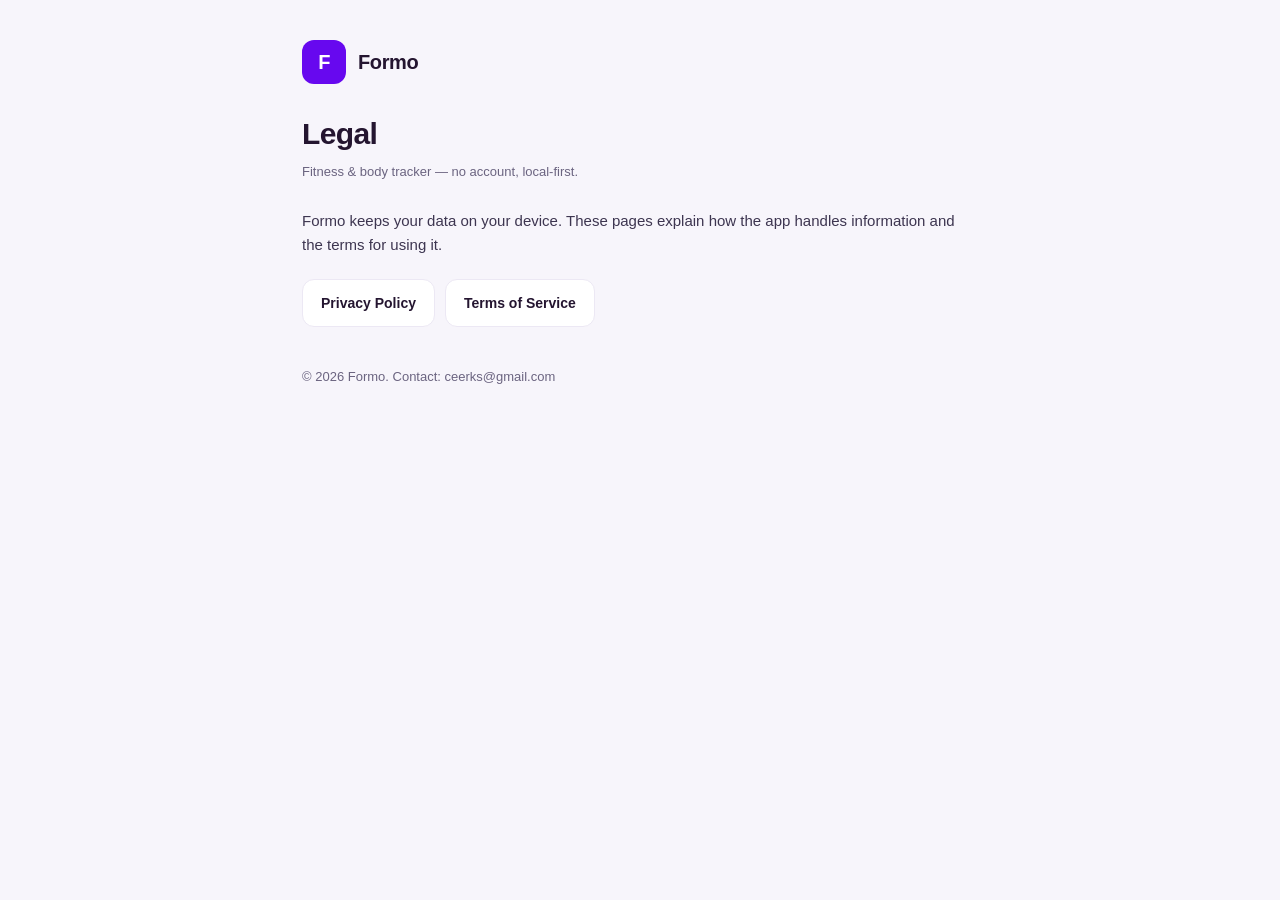
==== index.html @ 6529a268 "Add Formo legal pages (privacy + terms) for GitHub Pages Co-Authored-By: Claude Opus 4.8 <noreply@an" ====
<!doctype html>
<html lang="en">
<head>
  <meta charset="utf-8" />
  <meta name="viewport" content="width=device-width, initial-scale=1" />
  <title>Formo — Legal</title>
  <meta name="description" content="Privacy Policy and Terms of Service for the Formo fitness and body tracking app." />
  <link rel="stylesheet" href="style.css" />
</head>
<body>
  <div class="wrap">
    <header>
      <div class="logo">F</div>
      <div class="brand">Formo</div>
    </header>
    <h1>Legal</h1>
    <p class="updated">Fitness &amp; body tracker — no account, local-first.</p>
    <p>Formo keeps your data on your device. These pages explain how the app handles
       information and the terms for using it.</p>
    <div class="nav">
      <a href="privacy.html">Privacy Policy</a>
      <a href="terms.html">Terms of Service</a>
    </div>
    <footer>© <span id="y"></span> Formo. Contact: ceerks@gmail.com</footer>
  </div>
  <script>document.getElementById('y').textContent = new Date().getFullYear();</script>
</body>
</html>
---- style.css ----
:root {
  --bg: #f7f5fb;
  --card: #ffffff;
  --ink: #241530;
  --ink-muted: #6b6480;
  --accent: #6708ef;
  --border: #ece8f4;
}
* { box-sizing: border-box; }
html { -webkit-text-size-adjust: 100%; }
body {
  margin: 0;
  font-family: -apple-system, BlinkMacSystemFont, "Segoe UI", Roboto, Helvetica, Arial, sans-serif;
  background: var(--bg);
  color: var(--ink);
  line-height: 1.6;
  -webkit-font-smoothing: antialiased;
}
.wrap { max-width: 720px; margin: 0 auto; padding: 40px 22px 72px; }
header { display: flex; align-items: center; gap: 12px; margin-bottom: 8px; }
.logo {
  width: 44px; height: 44px; border-radius: 12px;
  background: var(--accent); color: #fff;
  display: flex; align-items: center; justify-content: center;
  font-weight: 800; font-size: 20px; letter-spacing: -0.5px;
}
.brand { font-weight: 800; font-size: 20px; letter-spacing: -0.4px; }
h1 { font-size: 30px; letter-spacing: -0.6px; margin: 26px 0 4px; }
.updated { color: var(--ink-muted); font-size: 13px; margin: 0 0 26px; }
.card {
  background: var(--card); border: 1px solid var(--border);
  border-radius: 18px; padding: 8px 22px; margin-bottom: 18px;
}
section { padding: 18px 0; border-top: 1px solid var(--border); }
section:first-child { border-top: none; }
h2 { font-size: 17px; margin: 0 0 6px; }
p { margin: 0; color: #3d3550; font-size: 15px; }
a { color: var(--accent); text-decoration: none; }
a:hover { text-decoration: underline; }
.nav { display: flex; gap: 10px; margin: 22px 0 0; flex-wrap: wrap; }
.nav a {
  display: inline-block; padding: 12px 18px; border-radius: 12px;
  background: var(--card); border: 1px solid var(--border);
  font-weight: 700; font-size: 14px; color: var(--ink);
}
.nav a:hover { border-color: var(--accent); text-decoration: none; }
.back { display: inline-block; margin-bottom: 18px; font-weight: 600; font-size: 14px; }
footer { margin-top: 40px; color: var(--ink-muted); font-size: 13px; }
@media (prefers-color-scheme: dark) {
  :root { --bg: #140d1c; --card: #1e1528; --ink: #f4f1f8; --ink-muted: #a49cba; --border: #2c2338; }
  p { color: #cfc7de; }
  .nav a { color: var(--ink); }
}
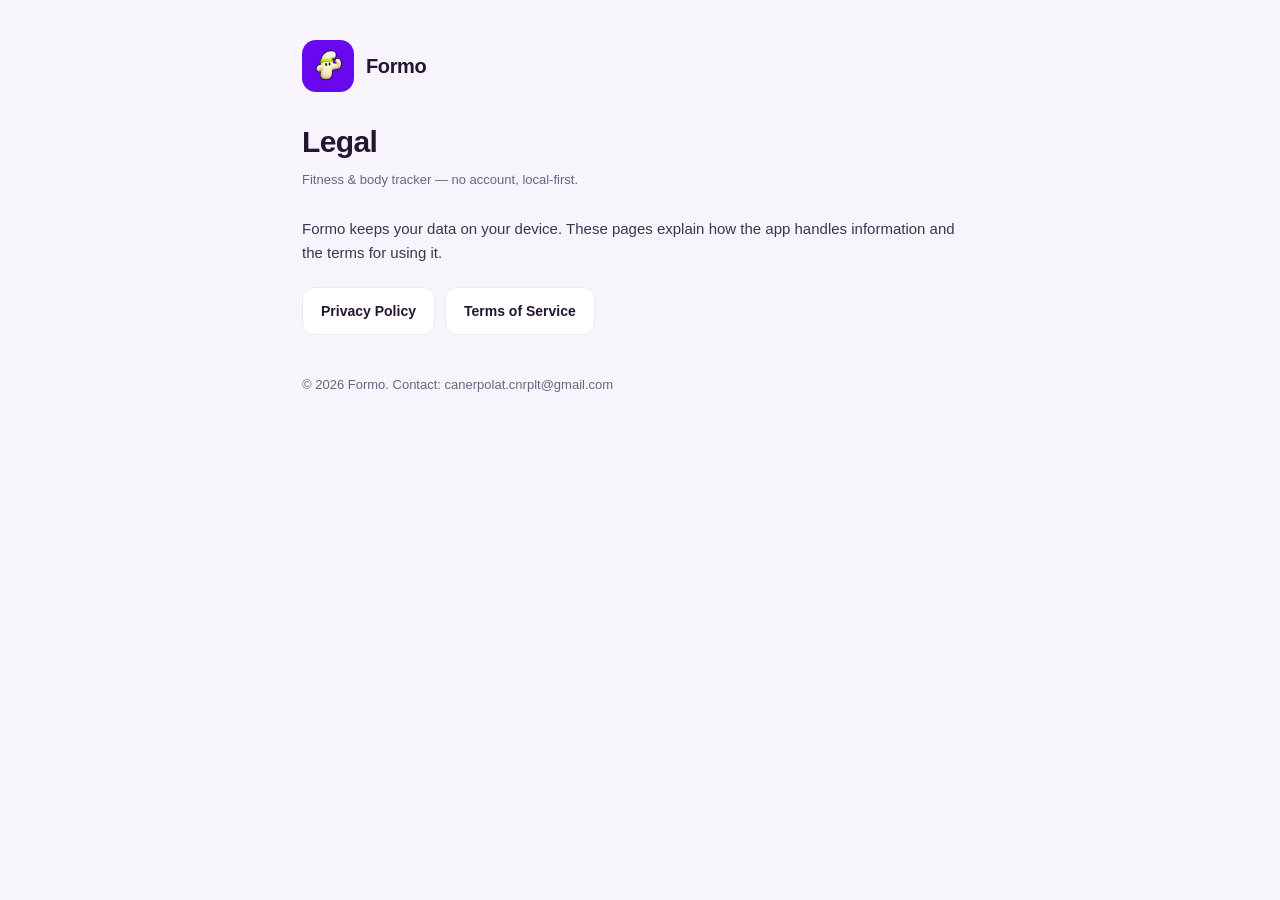
==== commit b5981d12: "Expand legal pages, use mascot logo, update contact email Co-Authored-By: Claude Opus 4.8 <noreply@a" ====
--- a/index.html
+++ b/index.html
@@ -5,12 +5,13 @@
   <meta name="viewport" content="width=device-width, initial-scale=1" />
   <title>Formo — Legal</title>
   <meta name="description" content="Privacy Policy and Terms of Service for the Formo fitness and body tracking app." />
+  <link rel="icon" type="image/png" href="formo-mascot.png" />
   <link rel="stylesheet" href="style.css" />
 </head>
 <body>
   <div class="wrap">
     <header>
-      <div class="logo">F</div>
+      <div class="logo"><img src="formo-mascot.png" alt="Formo" /></div>
       <div class="brand">Formo</div>
     </header>
     <h1>Legal</h1>
@@ -21,7 +22,7 @@
       <a href="privacy.html">Privacy Policy</a>
       <a href="terms.html">Terms of Service</a>
     </div>
-    <footer>© <span id="y"></span> Formo. Contact: ceerks@gmail.com</footer>
+    <footer>© <span id="y"></span> Formo. Contact: canerpolat.cnrplt@gmail.com</footer>
   </div>
   <script>document.getElementById('y').textContent = new Date().getFullYear();</script>
 </body>
--- a/style.css
+++ b/style.css
@@ -19,11 +19,12 @@
 .wrap { max-width: 720px; margin: 0 auto; padding: 40px 22px 72px; }
 header { display: flex; align-items: center; gap: 12px; margin-bottom: 8px; }
 .logo {
-  width: 44px; height: 44px; border-radius: 12px;
-  background: var(--accent); color: #fff;
+  width: 52px; height: 52px; border-radius: 14px;
+  background: var(--accent);
   display: flex; align-items: center; justify-content: center;
-  font-weight: 800; font-size: 20px; letter-spacing: -0.5px;
 }
+.logo img { width: 40px; height: 40px; object-fit: contain; display: block; }
+.list-note { color: var(--ink-muted); font-size: 13px; margin: 26px 0 0; }
 .brand { font-weight: 800; font-size: 20px; letter-spacing: -0.4px; }
 h1 { font-size: 30px; letter-spacing: -0.6px; margin: 26px 0 4px; }
 .updated { color: var(--ink-muted); font-size: 13px; margin: 0 0 26px; }
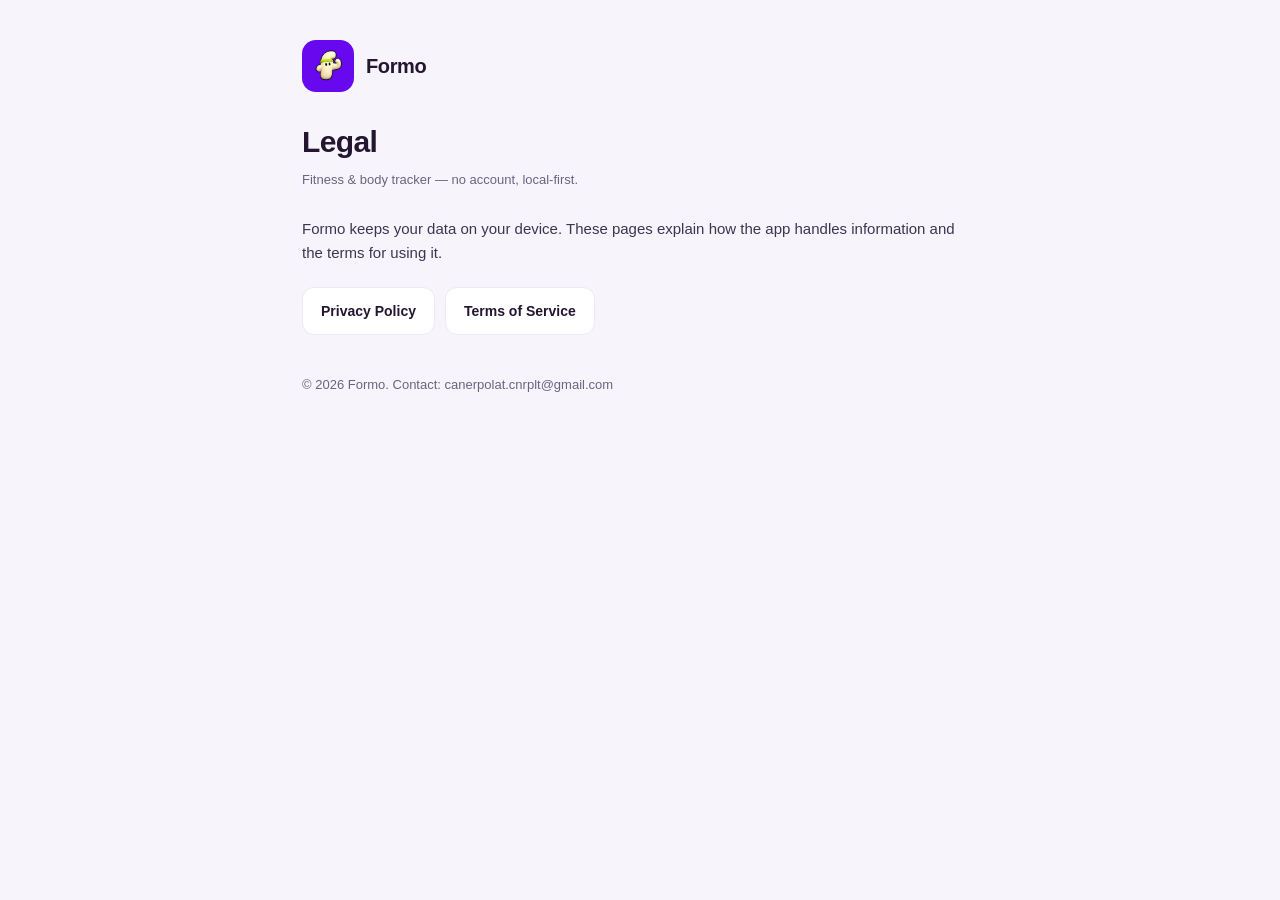
==== commit e2222526: "Constrain mascot logo size (inline dims + cache-bust CSS) Co-Authored-By: Claude Opus 4.8 <noreply@a" ====
--- a/index.html
+++ b/index.html
@@ -6,12 +6,12 @@
   <title>Formo — Legal</title>
   <meta name="description" content="Privacy Policy and Terms of Service for the Formo fitness and body tracking app." />
   <link rel="icon" type="image/png" href="formo-mascot.png" />
-  <link rel="stylesheet" href="style.css" />
+  <link rel="stylesheet" href="style.css?v=2" />
 </head>
 <body>
   <div class="wrap">
     <header>
-      <div class="logo"><img src="formo-mascot.png" alt="Formo" /></div>
+      <div class="logo"><img src="formo-mascot.png" alt="Formo" width="40" height="40" /></div>
       <div class="brand">Formo</div>
     </header>
     <h1>Legal</h1>
